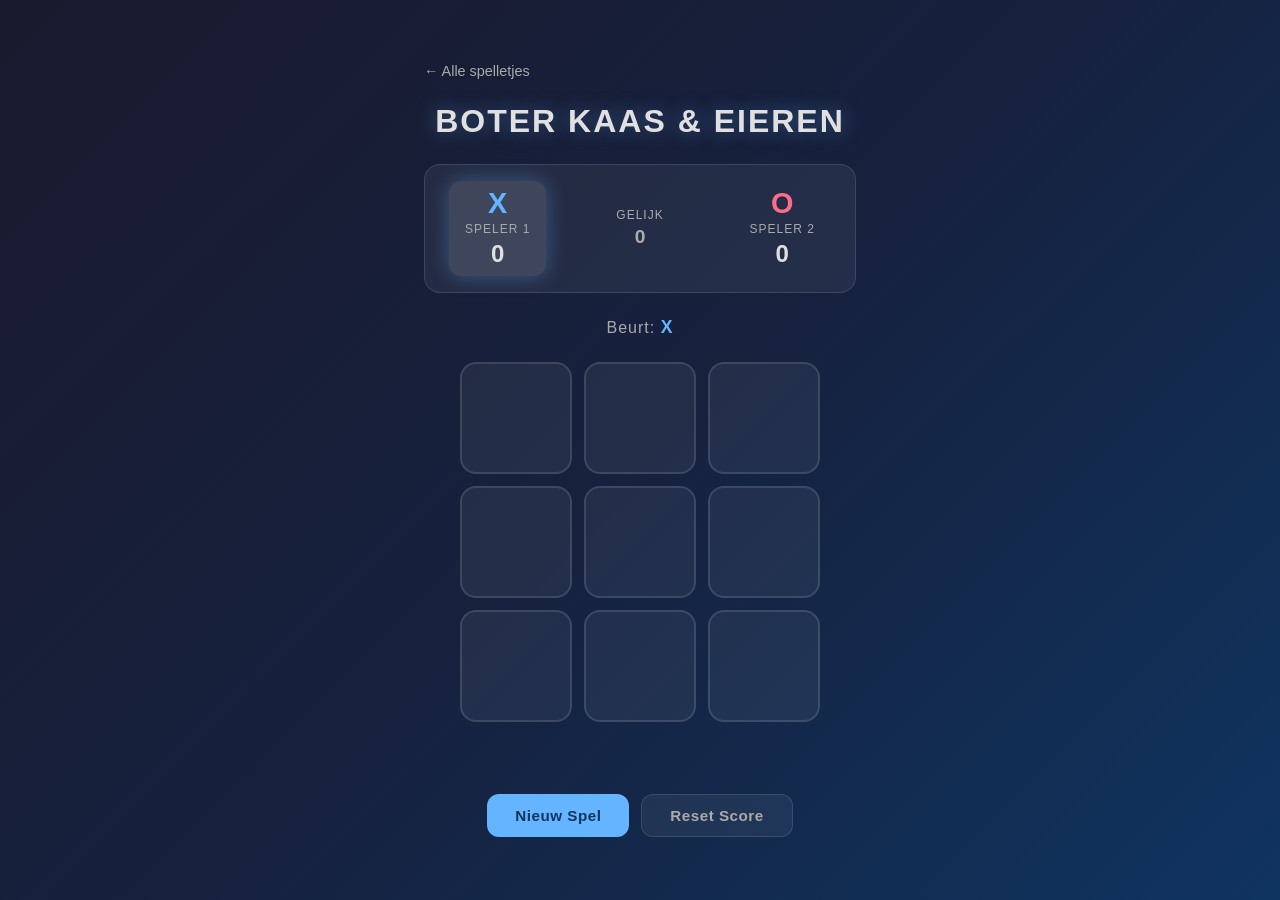
==== games/bke/index.html @ 06d136c3 "Herstructureer project met startpagina en vier-op-een-rij - Nieuwe startpagina met game launcher - B" ====
<!DOCTYPE html>
<html lang="nl">
<head>
  <meta charset="UTF-8" />
  <meta name="viewport" content="width=device-width, initial-scale=1.0" />
  <title>Boter Kaas en Eieren</title>
  <link rel="stylesheet" href="../../shared/style.css" />
  <link rel="stylesheet" href="style.css" />
</head>
<body>
  <div class="container">
    <a class="nav-terug" href="../../">← Alle spelletjes</a>
    <h1>Boter Kaas &amp; Eieren</h1>

    <div class="scorebord">
      <div class="speler" id="speler-x">
        <span class="symbool x">X</span>
        <span class="naam">Speler 1</span>
        <span class="score" id="score-x">0</span>
      </div>
      <div class="gelijkspel-teller">
        <span class="naam">Gelijk</span>
        <span class="score" id="score-gelijk">0</span>
      </div>
      <div class="speler" id="speler-o">
        <span class="symbool o">O</span>
        <span class="naam">Speler 2</span>
        <span class="score" id="score-o">0</span>
      </div>
    </div>

    <div class="beurt-indicator" id="beurt-indicator">
      Beurt: <span id="huidige-speler">X</span>
    </div>

    <div class="bord" id="bord">
      <div class="vakje" data-index="0"></div>
      <div class="vakje" data-index="1"></div>
      <div class="vakje" data-index="2"></div>
      <div class="vakje" data-index="3"></div>
      <div class="vakje" data-index="4"></div>
      <div class="vakje" data-index="5"></div>
      <div class="vakje" data-index="6"></div>
      <div class="vakje" data-index="7"></div>
      <div class="vakje" data-index="8"></div>
    </div>

    <div class="bericht" id="bericht"></div>

    <div class="knoppen">
      <button class="knop" id="nieuw-spel">Nieuw Spel</button>
      <button class="knop secundair" id="reset-score">Reset Score</button>
    </div>
  </div>

  <script src="script.js"></script>
</body>
</html>
---- shared/style.css ----
/* Gedeelde CSS variabelen en basis stijlen */

:root {
  --bg-gradient: linear-gradient(135deg, #1a1a2e 0%, #16213e 50%, #0f3460 100%);

  --color-speler1: #64b4ff;
  --color-speler2: #ff6b8a;
  --color-accent:  #ffd750;
  --color-text:    #e0e0e0;
  --color-muted:   #aaa;

  --color-surface:       rgba(255, 255, 255, 0.06);
  --color-surface-hover: rgba(255, 255, 255, 0.12);
  --color-border:        rgba(255, 255, 255, 0.12);
  --color-border-hover:  rgba(255, 255, 255, 0.25);

  --radius-xl: 20px;
  --radius-lg: 16px;
  --radius-md: 12px;
  --radius-sm: 8px;

  --shadow-glow-1: 0 0 20px rgba(100, 180, 255, 0.35);
  --shadow-glow-2: 0 0 20px rgba(255, 107, 138, 0.35);
  --shadow-win:    0 0 30px rgba(255, 215, 0, 0.6);
}

*, *::before, *::after {
  box-sizing: border-box;
  margin: 0;
  padding: 0;
}

body {
  min-height: 100vh;
  display: flex;
  align-items: center;
  justify-content: center;
  background: var(--bg-gradient);
  font-family: 'Segoe UI', Tahoma, Geneva, Verdana, sans-serif;
  color: var(--color-text);
}

/* Navigatie terug knop */
.nav-terug {
  display: inline-flex;
  align-items: center;
  gap: 8px;
  color: var(--color-muted);
  text-decoration: none;
  font-size: 0.9rem;
  transition: color 0.2s;
  align-self: flex-start;
}

.nav-terug:hover {
  color: var(--color-text);
}

/* Gedeelde knop stijlen */
.knop {
  padding: 12px 28px;
  border: none;
  border-radius: var(--radius-md);
  font-size: 0.95rem;
  font-weight: 600;
  cursor: pointer;
  letter-spacing: 0.5px;
  transition: transform 0.1s, box-shadow 0.2s;
  background: var(--color-speler1);
  color: #0f3460;
}

.knop:hover {
  transform: translateY(-2px);
  box-shadow: var(--shadow-glow-1);
}

.knop:active {
  transform: translateY(0);
}

.knop.secundair {
  background: var(--color-surface);
  color: var(--color-muted);
  border: 1px solid var(--color-border);
}

.knop.secundair:hover {
  background: var(--color-surface-hover);
  box-shadow: none;
}
---- games/bke/style.css ----
/* Stijlen specifiek voor Boter Kaas en Eieren */
/* Globale reset en variabelen komen uit ../../shared/style.css */

.container {
  display: flex;
  flex-direction: column;
  align-items: center;
  gap: 24px;
  padding: 32px 24px;
  width: 100%;
  max-width: 480px;
}

h1 {
  font-size: 2rem;
  font-weight: 700;
  letter-spacing: 2px;
  text-transform: uppercase;
  color: var(--color-text);
  text-shadow: 0 0 20px rgba(100, 180, 255, 0.4);
}

/* Scorebord */
.scorebord {
  display: flex;
  align-items: center;
  justify-content: space-between;
  width: 100%;
  background: var(--color-surface);
  border: 1px solid var(--color-border);
  border-radius: var(--radius-lg);
  padding: 16px 24px;
  gap: 8px;
}

.speler {
  display: flex;
  flex-direction: column;
  align-items: center;
  gap: 4px;
  padding: 8px 16px;
  border-radius: var(--radius-md);
  transition: background 0.3s;
}

.speler.actief {
  background: var(--color-surface-hover);
  box-shadow: var(--shadow-glow-1);
}

.symbool {
  font-size: 1.8rem;
  font-weight: 900;
  line-height: 1;
}

.symbool.x { color: var(--color-speler1); }
.symbool.o { color: var(--color-speler2); }

.naam {
  font-size: 0.75rem;
  text-transform: uppercase;
  letter-spacing: 1px;
  color: var(--color-muted);
}

.score {
  font-size: 1.5rem;
  font-weight: 700;
}

.gelijkspel-teller {
  display: flex;
  flex-direction: column;
  align-items: center;
  gap: 4px;
}

.gelijkspel-teller .score {
  font-size: 1.2rem;
  color: var(--color-muted);
}

/* Beurt indicator */
.beurt-indicator {
  font-size: 1rem;
  color: var(--color-muted);
  letter-spacing: 1px;
}

#huidige-speler {
  font-weight: 900;
  font-size: 1.1rem;
}

/* Speelbord */
.bord {
  display: grid;
  grid-template-columns: repeat(3, 1fr);
  gap: 12px;
  width: 100%;
  max-width: 360px;
}

.vakje {
  aspect-ratio: 1;
  background: var(--color-surface);
  border: 2px solid var(--color-border);
  border-radius: var(--radius-lg);
  display: flex;
  align-items: center;
  justify-content: center;
  font-size: 3rem;
  font-weight: 900;
  cursor: pointer;
  transition: background 0.2s, transform 0.1s, border-color 0.2s;
  user-select: none;
}

.vakje:hover:not(.bezet) {
  background: var(--color-surface-hover);
  border-color: var(--color-border-hover);
  transform: scale(1.03);
}

.vakje.bezet { cursor: default; }
.vakje.x     { color: var(--color-speler1); }
.vakje.o     { color: var(--color-speler2); }

.vakje.winnend {
  background: rgba(255, 220, 80, 0.15);
  border-color: var(--color-accent);
  animation: pulse 0.6s ease-in-out infinite alternate;
}

@keyframes pulse {
  from { box-shadow: 0 0 10px rgba(255, 215, 0, 0.3); }
  to   { box-shadow: var(--shadow-win); }
}

@keyframes popIn {
  0%   { transform: scale(0.5); opacity: 0; }
  70%  { transform: scale(1.15); }
  100% { transform: scale(1); opacity: 1; }
}

.vakje .teken {
  display: inline-block;
  animation: popIn 0.2s ease-out forwards;
}

/* Bericht */
.bericht {
  font-size: 1.2rem;
  font-weight: 600;
  min-height: 1.5rem;
  color: var(--color-accent);
  letter-spacing: 1px;
  text-align: center;
}

/* Knoppen */
.knoppen {
  display: flex;
  gap: 12px;
}

/* Responsive */
@media (max-width: 400px) {
  h1          { font-size: 1.4rem; }
  .vakje      { font-size: 2.2rem; border-radius: 10px; }
  .bord       { gap: 8px; }
  .scorebord  { padding: 12px; }
}
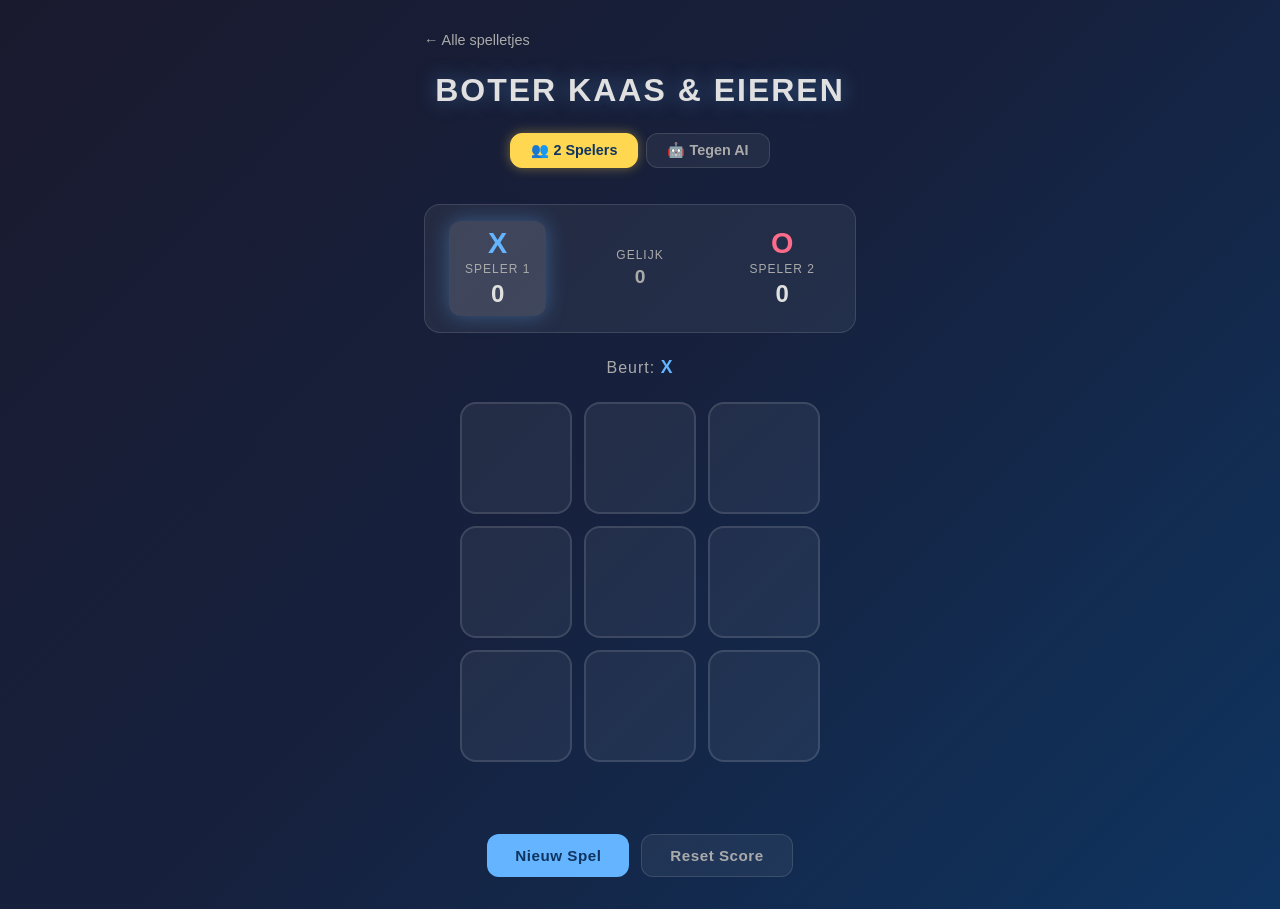
==== commit e3a6052b: "Voeg AI-tegenstander toe aan BKE en Vier op een Rij (moeilijkheid 1-5, keuze wie begint)" ====
--- a/games/bke/index.html
+++ b/games/bke/index.html
@@ -12,6 +12,28 @@
     <a class="nav-terug" href="../../">← Alle spelletjes</a>
     <h1>Boter Kaas &amp; Eieren</h1>
 
+    <div class="spelmode-kiezer">
+      <button id="mode-2spelers" class="mode-toggle actief">👥 2 Spelers</button>
+      <button id="mode-ai" class="mode-toggle">🤖 Tegen AI</button>
+    </div>
+
+    <div class="ai-opties" id="ai-opties" style="display:none">
+      <label>Moeilijkheid:
+        <select id="moeilijkheid">
+          <option value="1">1 – Makkelijk</option>
+          <option value="2">2</option>
+          <option value="3" selected>3</option>
+          <option value="4">4</option>
+          <option value="5">5 – Moeilijk</option>
+        </select>
+      </label>
+      <div class="beginner-selectie">
+        <span>Begint:</span>
+        <button id="begint-speler" class="mode-toggle actief">Speler 1</button>
+        <button id="begint-ai" class="mode-toggle">AI</button>
+      </div>
+    </div>
+
     <div class="scorebord">
       <div class="speler" id="speler-x">
         <span class="symbool x">X</span>
@@ -24,7 +46,7 @@
       </div>
       <div class="speler" id="speler-o">
         <span class="symbool o">O</span>
-        <span class="naam">Speler 2</span>
+        <span class="naam" id="naam-o">Speler 2</span>
         <span class="score" id="score-o">0</span>
       </div>
     </div>
--- a/shared/style.css
+++ b/shared/style.css
@@ -89,3 +89,86 @@
   background: var(--color-surface-hover);
   box-shadow: none;
 }
+
+/* ── Spelmode kiezer ────────────────────────────────────────── */
+.spelmode-kiezer {
+  display: flex;
+  gap: 8px;
+  justify-content: center;
+  margin-bottom: 12px;
+}
+
+.mode-toggle {
+  padding: 8px 20px;
+  border: 1px solid var(--color-border);
+  border-radius: var(--radius-md);
+  background: var(--color-surface);
+  color: var(--color-muted);
+  font-size: 0.9rem;
+  font-weight: 600;
+  cursor: pointer;
+  transition: background 0.15s, color 0.15s, border-color 0.15s, box-shadow 0.15s;
+}
+
+.mode-toggle:hover {
+  background: var(--color-surface-hover);
+  color: var(--color-text);
+  border-color: var(--color-border-hover);
+}
+
+.mode-toggle.actief {
+  background: var(--color-accent);
+  color: #0f3460;
+  border-color: var(--color-accent);
+  box-shadow: 0 0 12px rgba(255, 215, 80, 0.4);
+}
+
+/* ── AI opties ──────────────────────────────────────────────── */
+.ai-opties {
+  display: flex;
+  flex-direction: column;
+  align-items: center;
+  gap: 10px;
+  padding: 12px 16px;
+  background: var(--color-surface);
+  border: 1px solid var(--color-border);
+  border-radius: var(--radius-md);
+  margin-bottom: 12px;
+}
+
+.ai-opties label {
+  display: flex;
+  align-items: center;
+  gap: 10px;
+  font-size: 0.9rem;
+  color: var(--color-text);
+}
+
+.ai-opties select {
+  padding: 5px 10px;
+  border-radius: var(--radius-sm);
+  border: 1px solid var(--color-border);
+  background: #1a1a2e;
+  color: var(--color-text);
+  font-size: 0.9rem;
+  cursor: pointer;
+  outline: none;
+  transition: border-color 0.15s;
+}
+
+.ai-opties select:focus {
+  border-color: var(--color-accent);
+}
+
+.beginner-selectie {
+  display: flex;
+  align-items: center;
+  gap: 8px;
+  font-size: 0.9rem;
+  color: var(--color-muted);
+}
+
+.beginner-selectie .mode-toggle {
+  padding: 5px 14px;
+  font-size: 0.85rem;
+}
